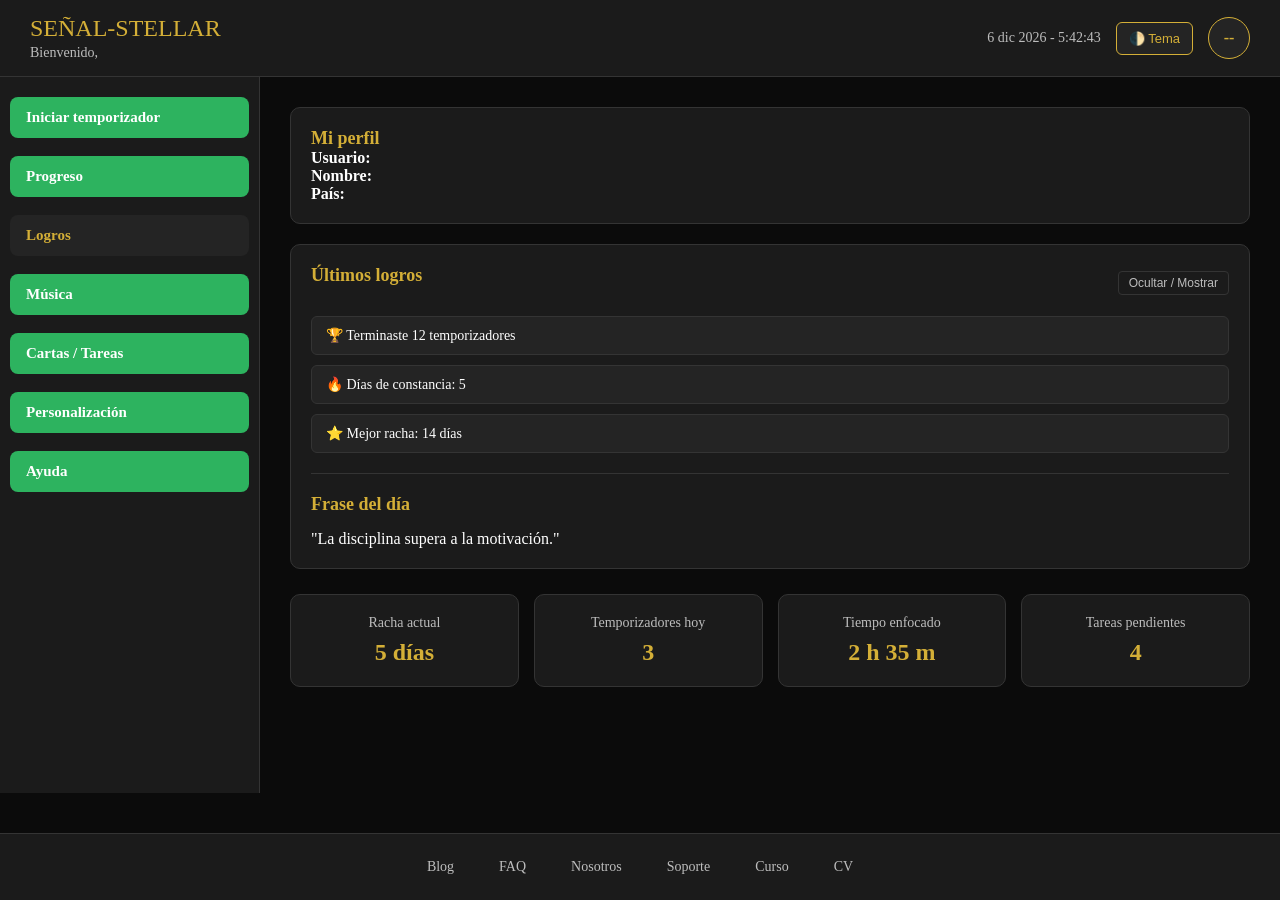
==== dashboard_beta.html @ c27bbe0a "Add files via upload" ====
<!DOCTYPE html>
<html lang="es">
<head>
<meta charset="UTF-8">
<meta name="viewport" content="width=device-width, initial-scale=1.0">
<title>Señal Stellar - Panel Principal</title>
<link rel="icon" type="image/png" href="logo_signal_stellar.png">
<link rel="stylesheet" href="estilos_globales.css">

<style>
    body {
        margin: 0;
        padding: 0;
        display: flex;
        flex-direction: column;
        min-height: 100vh;
        transition: background 0.3s, color 0.3s;
    }

    /* Clase para cambiar el tema */
    body.modo-claro {
        background-color: #f4f5f7;
        color: #222222;
        --panel: #ffffff;
        --panel-secundario: #e9ecef;
        --borde: #cccccc;
        --texto: #111111;
        --texto-secundario: #555555;
    }

    header {
        background: var(--panel);
        border-bottom: 1px solid var(--borde);
        padding: 15px 30px;
        display: flex;
        justify-content: space-between;
        align-items: center;
    }

    .titulo h1 {
        color: var(--dorado);
        font-size: 24px;
        margin: 0;
        font-weight: normal;
    }

    .titulo p {
        color: var(--texto-secundario);
        font-size: 14px;
        margin: 3px 0 0 0;
    }

    .header-derecha {
        display: flex;
        align-items: center;
        gap: 15px;
    }

    .reloj-fecha {
        font-size: 14px;
        color: var(--texto-secundario);
        text-align: right;
    }

    .btn-tema {
        background: var(--panel-secundario);
        border: 1px solid var(--dorado);
        color: var(--dorado);
        padding: 8px 12px;
        border-radius: 6px;
        cursor: pointer;
        font-size: 13px;
        transition: 0.2s;
    }

    .btn-tema:hover {
        opacity: 0.8;
    }

    .perfil {
        background: var(--panel-secundario);
        border: 1px solid var(--dorado);
        color: var(--dorado);
        width: 42px;
        height: 42px;
        border-radius: 50%;
        display: flex;
        align-items: center;
        justify-content: center;
        font-weight: bold;
        font-size: 16px;
    }

    .contenedor {
        display: flex;
        flex: 1;
    }

    aside {
        width: 260px;
        background: var(--panel);
        border-right: 1px solid var(--borde);
        padding: 20px 10px;
        display: flex;
        flex-direction: column;
        gap: 8px;
    }

    aside a {
        color: var(--texto);
        text-decoration: none;
        padding: 12px 16px;
        border-radius: 8px;
        font-size: 15px;
        transition: background 0.2s, color 0.2s;
    }

    aside a:hover, aside a.activo {
        background: var(--panel-secundario);
        color: var(--dorado);
    }

    main {
        flex: 1;
        padding: 30px;
        overflow-y: auto;
    }

    .usuario, .panel {
        background: var(--panel);
        border: 1px solid var(--borde);
        border-radius: 10px;
        padding: 20px;
        margin-bottom: 20px;
    }

    .usuario h2, .panel h2 {
        color: var(--dorado);
        font-size: 18px;
        margin-top: 0;
    }

    .encabezado-seccion {
        display: flex;
        justify-content: space-between;
        align-items: center;
    }

    .btn-toggle {
        background: none;
        border: 1px solid var(--borde);
        color: var(--texto-secundario);
        padding: 4px 10px;
        border-radius: 4px;
        cursor: pointer;
        font-size: 12px;
    }

    .logros ul {
        list-style: none;
        padding: 0;
        margin: 15px 0 0 0;
        display: flex;
        flex-direction: column;
        gap: 10px;
    }

    .logros li {
        background: var(--panel-secundario);
        padding: 10px 14px;
        border-radius: 6px;
        font-size: 14px;
        border: 1px solid var(--borde);
    }

    .widgets {
        display: grid;
        grid-template-columns: repeat(auto-fit, minmax(200px, 1fr));
        gap: 15px;
        margin-top: 25px;
    }

    .widget {
        background: var(--panel);
        border: 1px solid var(--borde);
        border-radius: 10px;
        padding: 20px;
        text-align: center;
    }

    .widget h3 {
        color: var(--texto-secundario);
        font-size: 14px;
        margin-bottom: 8px;
        font-weight: normal;
    }

    .widget p {
        color: var(--dorado);
        font-size: 24px;
        font-weight: bold;
        margin: 0;
    }

    footer {
        background: var(--panel);
        border-top: 1px solid var(--borde);
        padding: 15px 30px;
        display: flex;
        justify-content: center;
        gap: 25px;
        flex-wrap: wrap;
    }

    footer a {
        color: var(--texto-secundario);
        text-decoration: none;
        font-size: 14px;
        transition: color 0.2s;
    }

    footer a:hover {
        color: var(--dorado);
    }
</style>
</head>

<body>

<header>
    <div class="titulo">
        <h1>SEÑAL-STELLAR</h1>
        <p>Bienvenido, <span id="bienvenido"></span></p>
    </div>

    <div class="header-derecha">
        <!-- Requisito 3: Fecha y hora en tiempo real -->
        <div class="reloj-fecha" id="relojFecha">Cargando fecha y hora...</div>

        <!-- Requisito 6: Cambiar el tema de la página -->
        <button class="btn-tema" onclick="alternarTema()">🌓 Tema</button>

        <div class="perfil">
            <span id="iniciales">--</span>
        </div>
    </div>
</header>

<div class="contenedor">

    <aside>
        <a href="temporizador_beta.html">Iniciar temporizador</a>
        <a href="stats_beta.html">Progreso</a>
        <a href="dashboard_beta.html" class="activo">Logros</a>
        <a href="musica_beta.html">Música</a>
        <a href="tareas_beta.html">Cartas / Tareas</a>
        <a href="ajustes_beta.html">Personalización</a>
        <a href="faq_beta.html">Ayuda</a>
    </aside>

    <main>

        <div class="usuario">
            <h2>Mi perfil</h2>
            <p><strong>Usuario:</strong> <span id="usuario"></span></p>
            <p><strong>Nombre:</strong> <span id="nombre"></span></p>
            <p><strong>País:</strong> <span id="pais"></span></p>
        </div>

        <div class="panel">

            <div class="logros">
                <div class="encabezado-seccion">
                    <h2>Últimos logros</h2>
                    <!-- Requisito 4: Menú interactivo / Ocultar u Mostrar -->
                    <button class="btn-toggle" onclick="toggleLogros()">Ocultar / Mostrar</button>
                </div>

                <ul id="listaLogros">
                    <li>🏆 Terminaste 12 temporizadores</li>
                    <li>🔥 Días de constancia: 5</li>
                    <li>⭐ Mejor racha: 14 días</li>
                </ul>
            </div>

            <hr style="border: 0; border-top: 1px solid var(--borde); margin: 20px 0;">

            <div class="frase">
                <h2>Frase del día</h2>
                <p>"La disciplina supera a la motivación."</p>
            </div>

        </div>

        <div class="widgets">
            <div class="widget">
                <h3>Racha actual</h3>
                <p>5 días</p>
            </div>

            <div class="widget">
                <h3>Temporizadores hoy</h3>
                <p>3</p>
            </div>

            <div class="widget">
                <h3>Tiempo enfocado</h3>
                <p>2 h 35 m</p>
            </div>

            <div class="widget">
                <h3>Tareas pendientes</h3>
                <p>4</p>
            </div>
        </div>

    </main>

</div>

<footer>
    <a href="blog_beta.html">Blog</a>
    <a href="faq_beta.html">FAQ</a>
    <a href="nosotros_beta.html">Nosotros</a>
    <a href="soporte_beta.html">Soporte</a>
    <a href="curso_beta.html">Curso</a>
    <a href="cv_beta.html">CV</a>
</footer>

<script>
    // --- Requisito 1: Mostrar mensaje/alerta al cargar la página ---
    window.addEventListener("DOMContentLoaded", () => {
        alert("¡Bienvenido/a al Panel Principal de Señal Stellar!");
    });

    // --- Carga de datos de usuario ---
    let usuario = localStorage.getItem("usuario");
    let nombre = localStorage.getItem("nombre");
    let apellido = localStorage.getItem("apellido");
    let pais = localStorage.getItem("pais");

    if (nombre) {
        document.getElementById("bienvenido").textContent = nombre;
        document.getElementById("usuario").textContent = usuario;
        document.getElementById("nombre").textContent = nombre + " " + (apellido || "");
        document.getElementById("pais").textContent = pais || "No especificado";

        let inicialNombre = nombre.charAt(0) || "";
        let inicialApellido = apellido ? apellido.charAt(0) : "";

        document.getElementById("iniciales").textContent =
            (inicialNombre + inicialApellido).toUpperCase();
    }

    // --- Requisito 3: Fecha y Hora en tiempo real con Date() y setInterval() ---
    function actualizarReloj() {
        const ahora = new Date();
        const opcionesFecha = { year: 'numeric', month: 'short', day: 'numeric' };
        const fechaFormateada = ahora.toLocaleDateString('es-ES', opcionesFecha);
        const horaFormateada = ahora.toLocaleTimeString('es-ES');

        document.getElementById("relojFecha").textContent = `${fechaFormateada} - ${horaFormateada}`;
    }
    
    setInterval(actualizarReloj, 1000);
    actualizarReloj(); // Ejecutar inmediatamente al inicio

    // --- Requisito 4: Menú interactivo (Mostrar/Ocultar sección) ---
    function toggleLogros() {
        const lista = document.getElementById("listaLogros");
        if (lista.style.display === "none") {
            lista.style.display = "flex";
        } else {
            lista.style.display = "none";
        }
    }

    // --- Requisito 6: Cambiar el tema de la página (Toggle CSS) ---
    function alternarTema() {
        document.body.classList.toggle("modo-claro");
    }
</script>

</body>
</html>
---- estilos_globales.css ----
/* ==========================================================================
   1. VARIABLES DE TEMA Y ESTILOS BASE (GLOBAL)
   ========================================================================== */
:root {
    --fondo: #0b0b0b;
    --panel: #1b1b1b;
    --panel-secundario: #242424;
    --borde: #343434;
    --texto: #ffffff;
    --texto-secundario: #bdbdbd;
    --dorado: #d4af37;
    --verde: #2db35f;
    --rojo: #d14b4b;
    --fuente-principal: "Times New Roman", serif;
    --fuente-secundaria: 'Segoe UI', Tahoma, Geneva, Verdana, sans-serif;
}

* {
    margin: 0;
    padding: 0;
    box-sizing: border-box;
}

html, body {
    background: var(--fondo);
    color: var(--texto);
    font-family: var(--fuente-principal);
    min-height: 100vh;
}

/* ==========================================================================
   2. ESTRUCTURA Y NAVEGACIÓN GLOBAL (Header, Aside, Footer)
   ========================================================================== */
header {
    display: flex;
    justify-content: space-between;
    align-items: center;
    padding: 20px;
    background: #000000;
    border-bottom: 2px solid var(--borde);
}

header h1 {
    color: var(--dorado);
    margin: 0;
    font-size: 36px;
    font-weight: normal;
}

header p {
    margin: 5px 0 0 0;
    color: var(--texto);
}

nav {
    text-align: center;
    padding: 10px;
}

nav a {
    color: var(--verde);
    text-decoration: none;
    margin: 0 10px;
    font-weight: bold;
}

nav a:hover {
    color: #00ff80;
}

.contenedor {
    display: flex;
}

aside {
    width: 220px;
    background: #111111;
    padding: 20px;
    flex-shrink: 0;
}

aside a {
    display: block;
    background: var(--verde);
    color: #000000;
    text-decoration: none;
    padding: 10px;
    margin-bottom: 10px;
    border-radius: 4px;
    font-weight: bold;
    transition: background 0.2s;
}

aside a:hover {
    background: #00ff80;
}

main {
    flex: 1;
    padding: 25px;
}

footer {
    margin-top: 40px;
    padding: 20px;
    background: #000000;
    text-align: center;
    border-top: 1px solid var(--borde);
    font-size: 14px;
    color: var(--texto-secundario);
}

footer a {
    color: var(--texto);
    margin: 10px;
    text-decoration: none;
}

footer a:hover {
    color: var(--dorado);
}

/* Avatar de perfil común */
.perfil {
    background: var(--texto);
    color: #000000;
    width: 40px;
    height: 40px;
    border-radius: 50%;
    display: flex;
    align-items: center;
    justify-content: center;
    font-weight: bold;
    font-size: 18px;
}

/* ==========================================================================
   3. COMPONENTES REUTILIZABLES (Paneles, Tarjetas y Botones)
   ========================================================================== */
.panel {
    background: var(--panel);
    border: 1px solid var(--borde);
    border-radius: 12px;
    padding: 20px;
    margin-bottom: 20px;
}

.panel h2, .panel h3 {
    color: var(--dorado);
    margin-bottom: 15px;
    font-size: 24px;
}

.btn {
    padding: 12px 24px;
    background: var(--dorado);
    color: #000000;
    border: none;
    border-radius: 6px;
    cursor: pointer;
    font-size: 16px;
    font-weight: bold;
    transition: all 0.2s ease;
}

.btn:hover {
    background: #ffd700;
    transform: translateY(-2px);
}

.btn-secondary {
    background: transparent;
    color: var(--dorado);
    border: 2px solid var(--dorado);
}

.btn-secondary:hover {
    background: var(--dorado);
    color: #000000;
}

/* ==========================================================================
   4. MÓDULO: PERFIL Y DASHBOARD (mainhtml.html)
   ========================================================================== */
.usuario {
    background: var(--panel);
    padding: 15px;
    margin-bottom: 20px;
    border-radius: 5px;
}

.usuario h2 {
    margin-top: 0;
    color: var(--dorado);
}

.widgets {
    display: flex;
    gap: 20px;
    margin-top: 20px;
    flex-wrap: wrap;
}

.widget {
    background: var(--panel);
    padding: 15px;
    flex: 1;
    min-width: 180px;
    text-align: center;
    border-radius: 8px;
}

/* ==========================================================================
   5. MÓDULO: AJUSTES Y CONFIGURACIÓN (ajustes.html)
   ========================================================================== */
.grid {
    display: grid;
    grid-template-columns: 1fr 1fr;
    gap: 25px;
}

.campo {
    display: flex;
    flex-direction: column;
    margin-bottom: 20px;
}

label {
    margin-bottom: 8px;
    font-size: 16px;
    color: var(--texto-secundario);
}

select, input[type="text"] {
    background: #101010;
    color: var(--texto);
    border: 1px solid #555;
    border-radius: 8px;
    padding: 12px;
    font-size: 16px;
}

.switch {
    display: flex;
    justify-content: space-between;
    align-items: center;
    background: var(--panel-secundario);
    padding: 15px;
    border-radius: 10px;
    margin-top: 12px;
}

.botonesTema {
    display: flex;
    gap: 12px;
    margin-top: 10px;
}

.botonesTema button {
    padding: 10px 18px;
    background: #303030;
    color: var(--texto);
    border: none;
    border-radius: 8px;
    cursor: pointer;
}

.botonesTema button.activo {
    background: var(--dorado);
    color: #000000;
    font-weight: bold;
}

.acciones-config {
    display: flex;
    justify-content: flex-end;
    gap: 15px;
    margin-bottom: 15px;
}

.guardar { background: var(--verde); color: white; }
.reiniciar { background: var(--rojo); color: white; }

/* ==========================================================================
   6. MÓDULO: MÚSICA (musica.html)
   ========================================================================== */
.contenedor-principal {
    display: flex;
    justify-content: space-between;
    gap: 30px;
    flex-wrap: wrap;
}

.panel-musica {
    flex: 1;
    min-width: 300px;
}

.lista-musica {
    background: #181818;
    height: 380px;
    overflow-y: auto;
    border: 2px solid var(--borde);
    padding: 12px;
    border-radius: 8px;
}

.item-musica {
    display: flex;
    align-items: center;
    gap: 12px;
    padding: 10px;
    margin-bottom: 8px;
    background: #282828;
    color: var(--texto);
    cursor: pointer;
    border-radius: 4px;
}

.item-musica.seleccionado {
    background: #2db35f;
    color: #000000;
}

/* ==========================================================================
   7. MÓDULO: MANUAL DE AYUDA Y FAQ (ayuda.html)
   ========================================================================== */
.manual-section {
    margin-bottom: 20px;
    padding: 20px;
    background: rgba(30, 30, 50, 0.6);
    border-left: 4px solid var(--dorado);
    border-radius: 5px;
    cursor: pointer;
}

.video-box {
    background: rgba(30, 30, 50, 0.6);
    border: 2px solid var(--dorado);
    border-radius: 10px;
    padding: 15px;
    margin-bottom: 25px;
    text-align: center;
}

.video-box video {
    width: 100%;
    max-height: 450px;
    border-radius: 8px;
}

/* ==========================================================================
   8. MÓDULO: EXPEDIENTE / CV (cv.html) Y BITÁCORA (bitacora.html)
   ========================================================================== */
.cv-container, .blog-container {
    max-width: 850px;
    margin: 0 auto;
    background: #181818;
    padding: 35px;
    border-radius: 15px;
    border: 1px solid var(--borde);
}

.header-cv {
    border-bottom: 2px solid var(--dorado);
    padding-bottom: 15px;
    margin-bottom: 25px;
    display: flex;
    justify-content: space-between;
}

.skills-grid {
    display: flex;
    flex-wrap: wrap;
    gap: 10px;
}

.skill-tag {
    background: #111111;
    color: var(--verde);
    border: 1px solid var(--verde);
    padding: 5px 12px;
    border-radius: 5px;
    font-family: monospace;
}

/* RESPONSIVE DESIGN */
@media (max-width: 850px) {
    .grid, .contenedor-principal {
        grid-template-columns: 1fr;
        flex-direction: column;
    }
    .contenedor {
        flex-direction: column;
    }
    aside {
        width: 100%;
    }
}
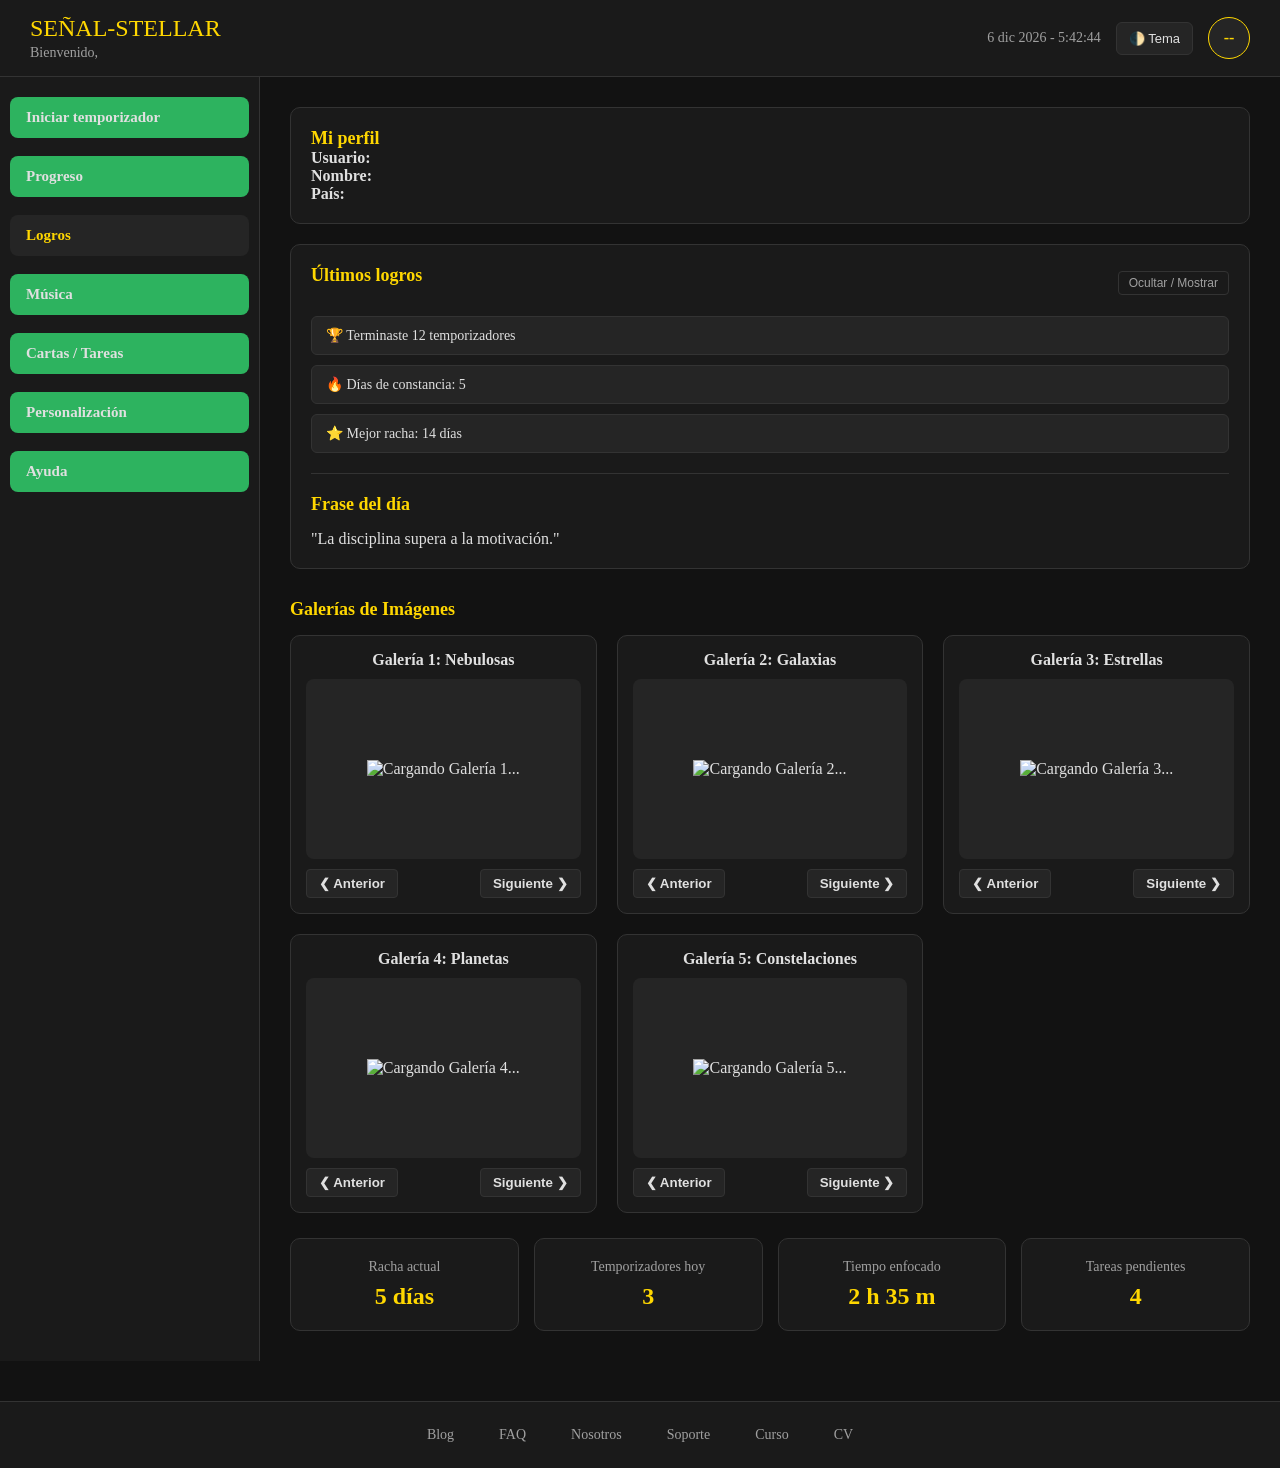
==== commit 2a39c124: "Update dashboard_beta.html" ====
--- a/dashboard_beta.html
+++ b/dashboard_beta.html
@@ -8,6 +8,16 @@
 <link rel="stylesheet" href="estilos_globales.css">
 
 <style>
+    /* --- DEFINICIÓN DE VARIABLES DE TEMA (MODO OSCURO PREDETERMINADO) --- */
+    :root {
+        --panel: #1a1a1a;
+        --panel-secundario: #252525;
+        --borde: #333333;
+        --texto: #e0e0e0;
+        --texto-secundario: #a0a0a0;
+        --dorado: #FFD700; /* Define un dorado para el modo oscuro */
+    }
+
     body {
         margin: 0;
         padding: 0;
@@ -15,9 +25,12 @@
         flex-direction: column;
         min-height: 100vh;
         transition: background 0.3s, color 0.3s;
-    }
-
-    /* Clase para cambiar el tema */
+        /* Usar las variables definidas en :root */
+        background-color: #121212; 
+        color: var(--texto);
+    }
+
+    /* --- CLASE PARA CAMBIAR EL TEMA (MODO CLARO) --- */
     body.modo-claro {
         background-color: #f4f5f7;
         color: #222222;
@@ -26,6 +39,7 @@
         --borde: #cccccc;
         --texto: #111111;
         --texto-secundario: #555555;
+        --dorado: #b08d00; /* Define un dorado más oscuro para el modo claro */
     }
 
     header {
@@ -64,8 +78,8 @@
 
     .btn-tema {
         background: var(--panel-secundario);
-        border: 1px solid var(--dorado);
-        color: var(--dorado);
+        border: 1px solid var(--borde);
+        color: var(--texto);
         padding: 8px 12px;
         border-radius: 6px;
         cursor: pointer;
@@ -74,7 +88,15 @@
     }
 
     .btn-tema:hover {
-        opacity: 0.8;
+        background-color: #333333;
+    }
+
+    body.modo-claro .btn-tema {
+        color: var(--texto);
+        background-color: #e9ecef;
+    }
+    body.modo-claro .btn-tema:hover {
+        background-color: #e0e0e0;
     }
 
     .perfil {
@@ -134,7 +156,7 @@
         margin-bottom: 20px;
     }
 
-    .usuario h2, .panel h2 {
+    .usuario h2, .panel h2, .seccion-galerias h2 {
         color: var(--dorado);
         font-size: 18px;
         margin-top: 0;
@@ -173,6 +195,84 @@
         border: 1px solid var(--borde);
     }
 
+    /* --- ESTILOS DE LAS 5 GALERÍAS --- */
+    .seccion-galerias {
+        margin-top: 30px;
+    }
+
+    .galerias-grid {
+        display: grid;
+        grid-template-columns: repeat(auto-fit, minmax(280px, 1fr));
+        gap: 20px;
+        margin-top: 15px;
+    }
+
+    .galeria-card {
+        background: var(--panel);
+        border: 1px solid var(--borde);
+        border-radius: 10px;
+        padding: 15px;
+        display: flex;
+        flex-direction: column;
+        align-items: center;
+        overflow: hidden; /* Evita que la imagen se salga si es muy grande */
+    }
+
+    .galeria-card h3 {
+        margin: 0 0 10px 0;
+        font-size: 16px;
+        color: var(--texto);
+    }
+
+    .galeria-visor {
+        width: 100%;
+        height: 180px; /* Altura fija para el visor */
+        overflow: hidden;
+        border-radius: 8px;
+        background: var(--panel-secundario);
+        display: flex;
+        align-items: center;
+        justify-content: center;
+    }
+
+    .galeria-visor img {
+        max-width: 100%;
+        max-height: 100%;
+        object-fit: contain; /* Mantiene la proporción y se ajusta */
+    }
+
+    .galeria-controles {
+        display: flex;
+        justify-content: space-between;
+        align-items: center;
+        width: 100%;
+        margin-top: 10px;
+    }
+
+    .btn-galeria {
+        background: var(--panel-secundario);
+        border: 1px solid var(--borde);
+        color: var(--texto);
+        padding: 6px 12px;
+        border-radius: 4px;
+        cursor: pointer;
+        font-weight: bold;
+        transition: 0.2s;
+    }
+
+    .btn-galeria:hover {
+        border-color: var(--dorado);
+        color: var(--dorado);
+        background-color: #333333;
+    }
+
+    body.modo-claro .btn-galeria {
+        color: var(--texto);
+    }
+    body.modo-claro .btn-galeria:hover {
+        background-color: #e0e0e0;
+    }
+
     .widgets {
         display: grid;
         grid-template-columns: repeat(auto-fit, minmax(200px, 1fr));
@@ -234,12 +334,8 @@
     </div>
 
     <div class="header-derecha">
-        <!-- Requisito 3: Fecha y hora en tiempo real -->
         <div class="reloj-fecha" id="relojFecha">Cargando fecha y hora...</div>
-
-        <!-- Requisito 6: Cambiar el tema de la página -->
         <button class="btn-tema" onclick="alternarTema()">🌓 Tema</button>
-
         <div class="perfil">
             <span id="iniciales">--</span>
         </div>
@@ -268,11 +364,9 @@
         </div>
 
         <div class="panel">
-
             <div class="logros">
                 <div class="encabezado-seccion">
                     <h2>Últimos logros</h2>
-                    <!-- Requisito 4: Menú interactivo / Ocultar u Mostrar -->
                     <button class="btn-toggle" onclick="toggleLogros()">Ocultar / Mostrar</button>
                 </div>
 
@@ -289,7 +383,68 @@
                 <h2>Frase del día</h2>
                 <p>"La disciplina supera a la motivación."</p>
             </div>
-
+        </div>
+
+        <div class="seccion-galerias">
+            <h2>Galerías de Imágenes</h2>
+            <div class="galerias-grid">
+                
+                <div class="galeria-card">
+                    <h3>Galería 1: Nebulosas</h3>
+                    <div class="galeria-visor">
+                        <img id="img-0" src="" alt="Cargando Galería 1...">
+                    </div>
+                    <div class="galeria-controles">
+                        <button class="btn-galeria" onclick="cambiarImagen(0, -1)">❮ Anterior</button>
+                        <button class="btn-galeria" onclick="cambiarImagen(0, 1)">Siguiente ❯</button>
+                    </div>
+                </div>
+
+                <div class="galeria-card">
+                    <h3>Galería 2: Galaxias</h3>
+                    <div class="galeria-visor">
+                        <img id="img-1" src="" alt="Cargando Galería 2...">
+                    </div>
+                    <div class="galeria-controles">
+                        <button class="btn-galeria" onclick="cambiarImagen(1, -1)">❮ Anterior</button>
+                        <button class="btn-galeria" onclick="cambiarImagen(1, 1)">Siguiente ❯</button>
+                    </div>
+                </div>
+
+                <div class="galeria-card">
+                    <h3>Galería 3: Estrellas</h3>
+                    <div class="galeria-visor">
+                        <img id="img-2" src="" alt="Cargando Galería 3...">
+                    </div>
+                    <div class="galeria-controles">
+                        <button class="btn-galeria" onclick="cambiarImagen(2, -1)">❮ Anterior</button>
+                        <button class="btn-galeria" onclick="cambiarImagen(2, 1)">Siguiente ❯</button>
+                    </div>
+                </div>
+
+                <div class="galeria-card">
+                    <h3>Galería 4: Planetas</h3>
+                    <div class="galeria-visor">
+                        <img id="img-3" src="" alt="Cargando Galería 4...">
+                    </div>
+                    <div class="galeria-controles">
+                        <button class="btn-galeria" onclick="cambiarImagen(3, -1)">❮ Anterior</button>
+                        <button class="btn-galeria" onclick="cambiarImagen(3, 1)">Siguiente ❯</button>
+                    </div>
+                </div>
+
+                <div class="galeria-card">
+                    <h3>Galería 5: Constelaciones</h3>
+                    <div class="galeria-visor">
+                        <img id="img-4" src="" alt="Cargando Galería 5...">
+                    </div>
+                    <div class="galeria-controles">
+                        <button class="btn-galeria" onclick="cambiarImagen(4, -1)">❮ Anterior</button>
+                        <button class="btn-galeria" onclick="cambiarImagen(4, 1)">Siguiente ❯</button>
+                    </div>
+                </div>
+
+            </div>
         </div>
 
         <div class="widgets">
@@ -328,9 +483,74 @@
 </footer>
 
 <script>
-    // --- Requisito 1: Mostrar mensaje/alerta al cargar la página ---
+    // --- LÓGICA DE LAS 5 GALERÍAS DE IMÁGENES ---
+    // Usamos imágenes de Lorem Picsum (https://picsum.photos/) que son gratis y fáciles de usar.
+    // --- LÓGICA DE LAS 5 GALERÍAS DE IMÁGENES ---
+    const galeriasData = [
+        // Galería 1: Nebulosas
+        [
+            "https://images.unsplash.com/photo-1506703719100-a0f3a48c0f86?w=400&h=250&fit=crop",
+            "https://images.unsplash.com/photo-1518709268805-4e9042af9f23?w=400&h=250&fit=crop",
+            "https://images.unsplash.com/photo-1462331940025-496dfbfc7564?w=400&h=250&fit=crop"
+        ],
+        // Galería 2: Galaxias
+        [
+            "https://images.unsplash.com/photo-1451187580459-43490279c0fa?w=400&h=250&fit=crop",
+            "https://images.unsplash.com/photo-1543722530-d2c3201371e7?w=400&h=250&fit=crop",
+            "https://images.unsplash.com/photo-1446776811953-b23d57bd21aa?w=400&h=250&fit=crop"
+        ],
+        // Galería 3: Estrellas
+        [
+            "https://images.unsplash.com/photo-1502134249126-9f3755a50d78?w=400&h=250&fit=crop",
+            "https://images.unsplash.com/photo-1538370965046-79c0d6907d47?w=400&h=250&fit=crop",
+            "https://images.unsplash.com/photo-1509198397868-475647b2a1e5?w=400&h=250&fit=crop"
+        ],
+        // Galería 4: Planetas
+        [
+            "https://images.unsplash.com/photo-1614728894747-a83421e2b9c9?w=400&h=250&fit=crop",
+            "https://images.unsplash.com/photo-1614730321146-b6fa6a46bcb4?w=400&h=250&fit=crop",
+            "https://images.unsplash.com/photo-1614732414444-096e5f1122d5?w=400&h=250&fit=crop"
+        ],
+        // Galería 5: Constelaciones
+        [
+            "https://images.unsplash.com/photo-1506703719100-a0f3a48c0f86?w=400&h=250&fit=crop",
+            "https://images.unsplash.com/photo-1519681393784-d120267933ba?w=400&h=250&fit=crop",
+            "https://images.unsplash.com/photo-1532693322450-2cb5c511067d?w=400&h=250&fit=crop"
+        ]
+    
+    ];
+
+    // Array para almacenar el índice actual de cada galería (inicialmente 0)
+    const indicesGaleria = [0, 0, 0, 0, 0];
+
+    function cambiarImagen(galeriaIndex, direccion) {
+        // Obtener la lista de imágenes para esta galería
+        const imagenes = galeriasData[galeriaIndex];
+        
+        // Actualizar el índice dentro del rango de la lista
+        indicesGaleria[galeriaIndex] += direccion;
+
+        // Efecto circular (ir del final al principio y viceversa)
+        if (indicesGaleria[galeriaIndex] < 0) {
+            indicesGaleria[galeriaIndex] = imagenes.length - 1;
+        } else if (indicesGaleria[galeriaIndex] >= imagenes.length) {
+            indicesGaleria[galeriaIndex] = 0;
+        }
+
+        // Actualizar el atributo src de la imagen correspondienta
+        const imgElement = document.getElementById(`img-${galeriaIndex}`);
+        imgElement.src = imagenes[indicesGaleria[galeriaIndex]];
+    }
+
+    // Inicializar las galerías cargando la primera imagen de cada una
     window.addEventListener("DOMContentLoaded", () => {
+        // Alerta de bienvenida (puedes comentarlo si te molesta)
         alert("¡Bienvenido/a al Panel Principal de Señal Stellar!");
+
+        for (let i = 0; i < galeriasData.length; i++) {
+            // Llamar a cambiarImagen con dirección 0 para cargar la imagen inicial (índice 0)
+            cambiarImagen(i, 0); 
+        }
     });
 
     // --- Carga de datos de usuario ---
@@ -352,7 +572,7 @@
             (inicialNombre + inicialApellido).toUpperCase();
     }
 
-    // --- Requisito 3: Fecha y Hora en tiempo real con Date() y setInterval() ---
+    // --- Requisito 3: Fecha y Hora en tiempo real ---
     function actualizarReloj() {
         const ahora = new Date();
         const opcionesFecha = { year: 'numeric', month: 'short', day: 'numeric' };
@@ -365,7 +585,7 @@
     setInterval(actualizarReloj, 1000);
     actualizarReloj(); // Ejecutar inmediatamente al inicio
 
-    // --- Requisito 4: Menú interactivo (Mostrar/Ocultar sección) ---
+    // --- Requisito 4: Mostrar/Ocultar sección ---
     function toggleLogros() {
         const lista = document.getElementById("listaLogros");
         if (lista.style.display === "none") {
@@ -375,11 +595,11 @@
         }
     }
 
-    // --- Requisito 6: Cambiar el tema de la página (Toggle CSS) ---
+    // --- Requisito 6: Cambiar el tema ---
     function alternarTema() {
         document.body.classList.toggle("modo-claro");
     }
 </script>
 
 </body>
-</html>+</html>
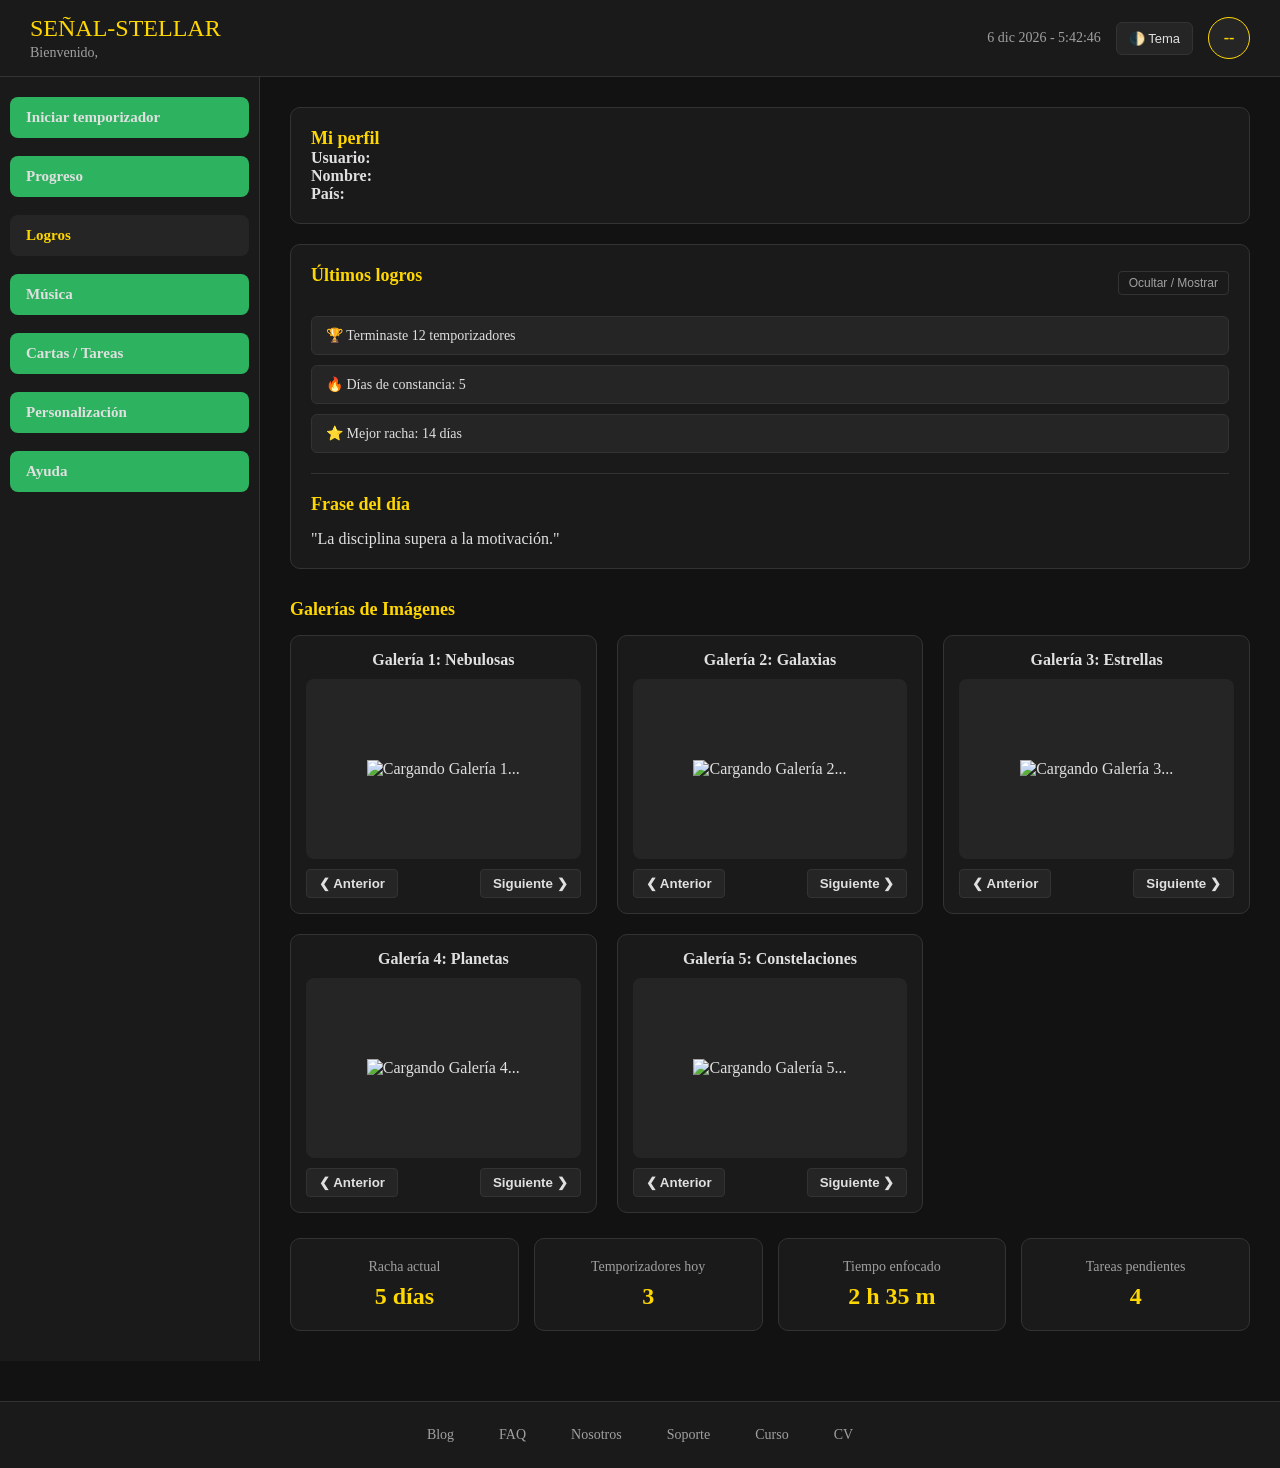
==== commit 25551b09: "Update dashboard_beta.html" ====
--- a/dashboard_beta.html
+++ b/dashboard_beta.html
@@ -3,6 +3,7 @@
 <head>
 <meta charset="UTF-8">
 <meta name="viewport" content="width=device-width, initial-scale=1.0">
+<meta name="description" content="Señal Stellar, una aplicación de estudio y productividad con temporizador Pomodoro, tareas, música y seguimiento del progreso.">
 <title>Señal Stellar - Panel Principal</title>
 <link rel="icon" type="image/png" href="logo_signal_stellar.png">
 <link rel="stylesheet" href="estilos_globales.css">
@@ -487,7 +488,7 @@
     // Usamos imágenes de Lorem Picsum (https://picsum.photos/) que son gratis y fáciles de usar.
     // --- LÓGICA DE LAS 5 GALERÍAS DE IMÁGENES ---
     const galeriasData = [
-        // Galería 1: Nebulosas
+
         [
             "https://images.unsplash.com/photo-1506703719100-a0f3a48c0f86?w=400&h=250&fit=crop",
             "https://images.unsplash.com/photo-1518709268805-4e9042af9f23?w=400&h=250&fit=crop",
@@ -540,7 +541,7 @@
         // Actualizar el atributo src de la imagen correspondienta
         const imgElement = document.getElementById(`img-${galeriaIndex}`);
         imgElement.src = imagenes[indicesGaleria[galeriaIndex]];
-    }
+          }
 
     // Inicializar las galerías cargando la primera imagen de cada una
     window.addEventListener("DOMContentLoaded", () => {
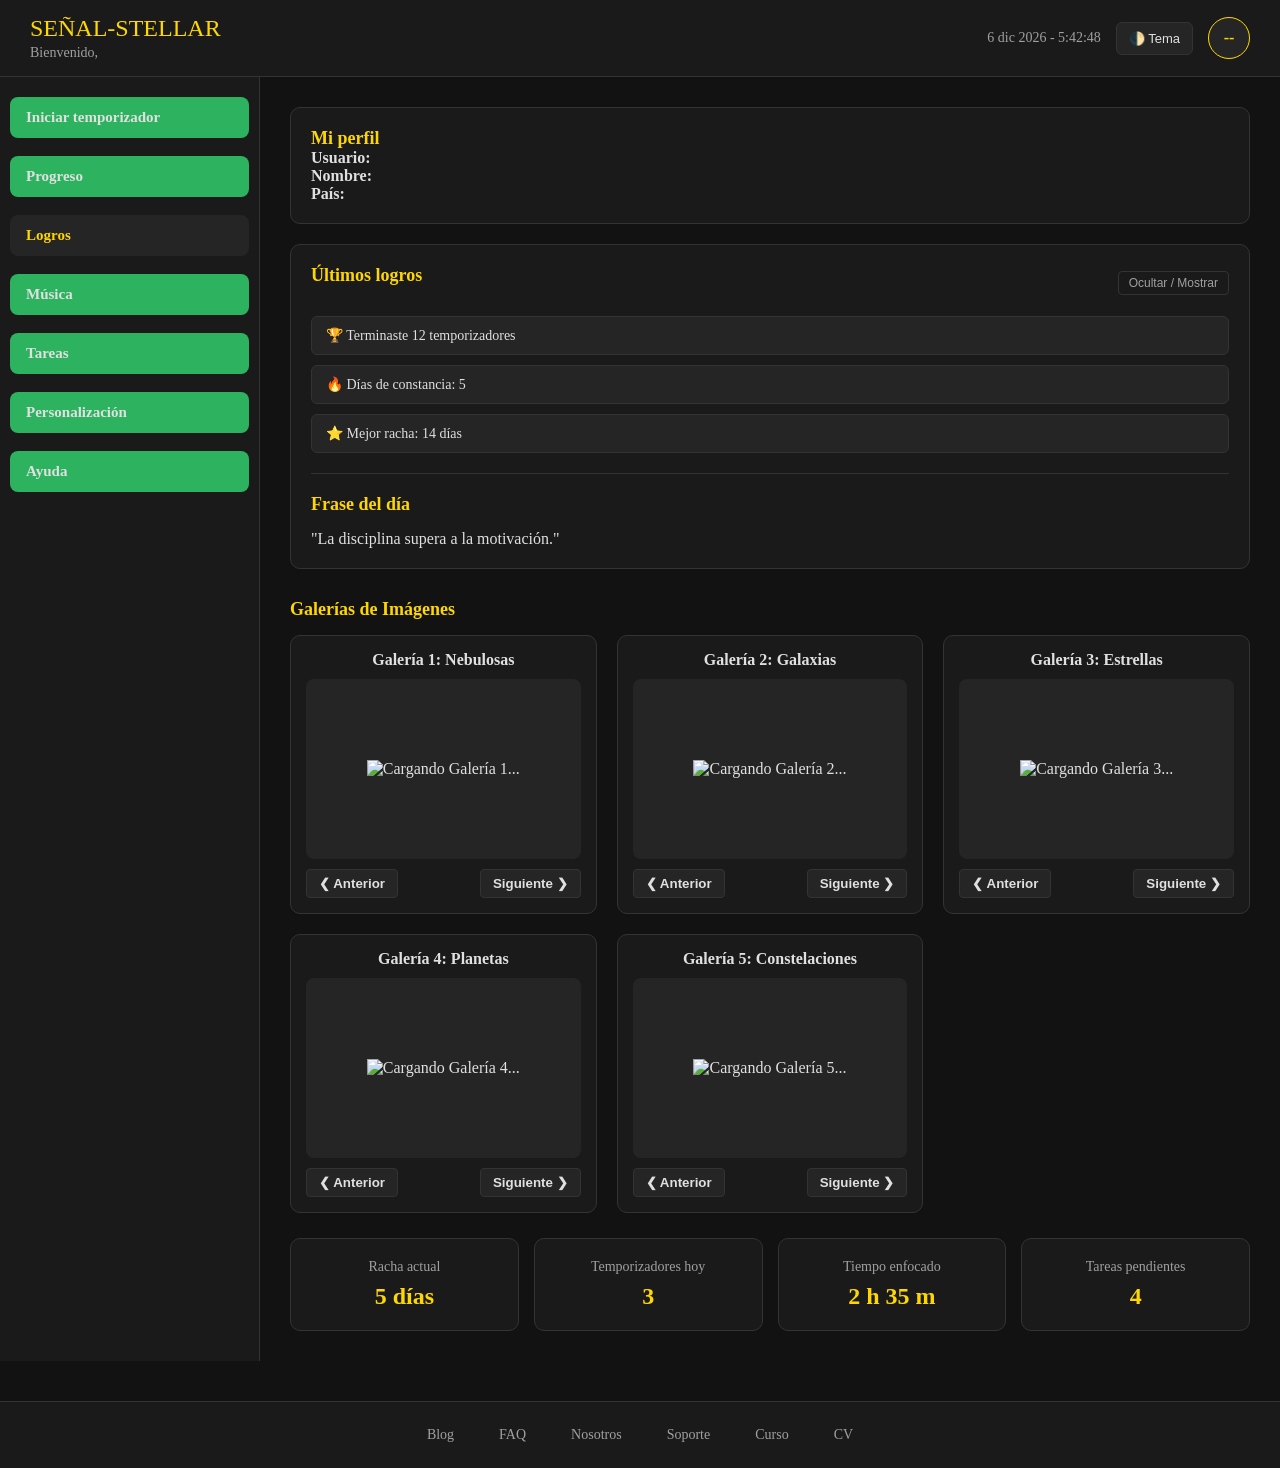
==== commit 95899f46: "Update dashboard_beta.html" ====
--- a/dashboard_beta.html
+++ b/dashboard_beta.html
@@ -350,7 +350,7 @@
         <a href="stats_beta.html">Progreso</a>
         <a href="dashboard_beta.html" class="activo">Logros</a>
         <a href="musica_beta.html">Música</a>
-        <a href="tareas_beta.html">Cartas / Tareas</a>
+        <a href="tareas_beta.html">Tareas</a>
         <a href="ajustes_beta.html">Personalización</a>
         <a href="faq_beta.html">Ayuda</a>
     </aside>
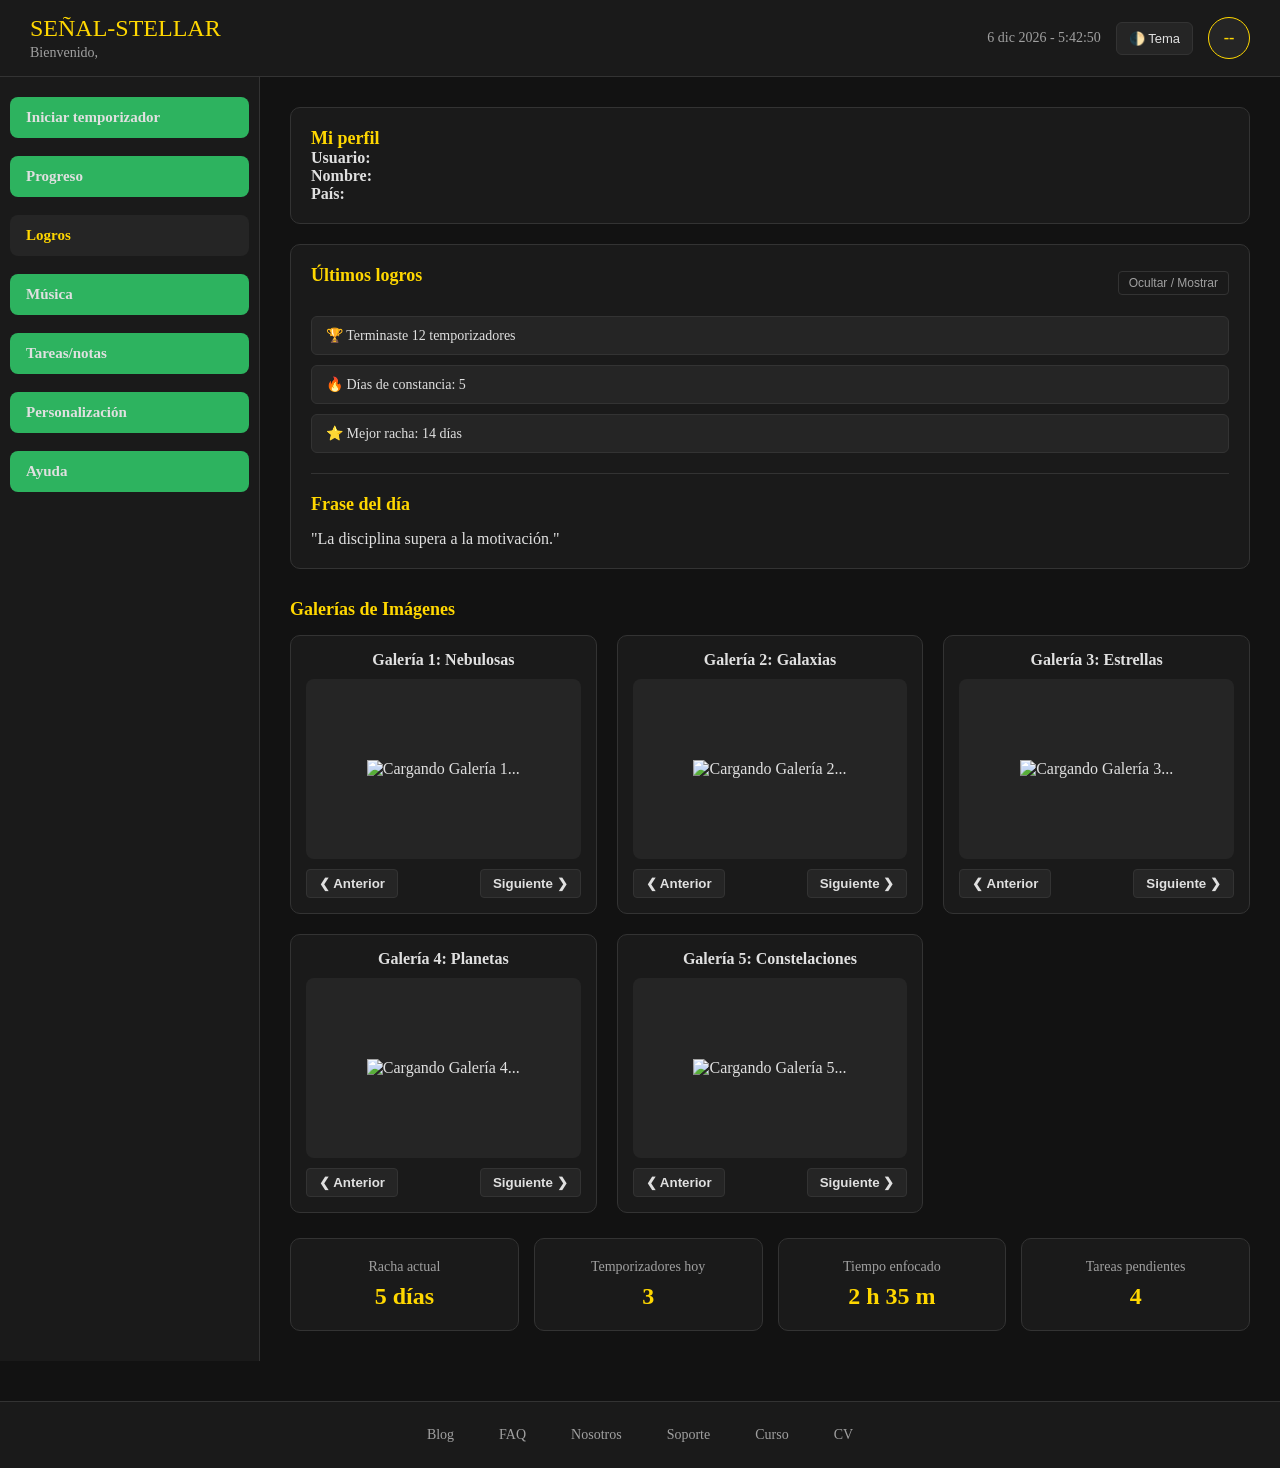
==== commit 2c1ed03f: "Update dashboard_beta.html" ====
--- a/dashboard_beta.html
+++ b/dashboard_beta.html
@@ -350,7 +350,7 @@
         <a href="stats_beta.html">Progreso</a>
         <a href="dashboard_beta.html" class="activo">Logros</a>
         <a href="musica_beta.html">Música</a>
-        <a href="tareas_beta.html">Tareas</a>
+        <a href="notas_beta.html">Tareas/notas</a>
         <a href="ajustes_beta.html">Personalización</a>
         <a href="faq_beta.html">Ayuda</a>
     </aside>
